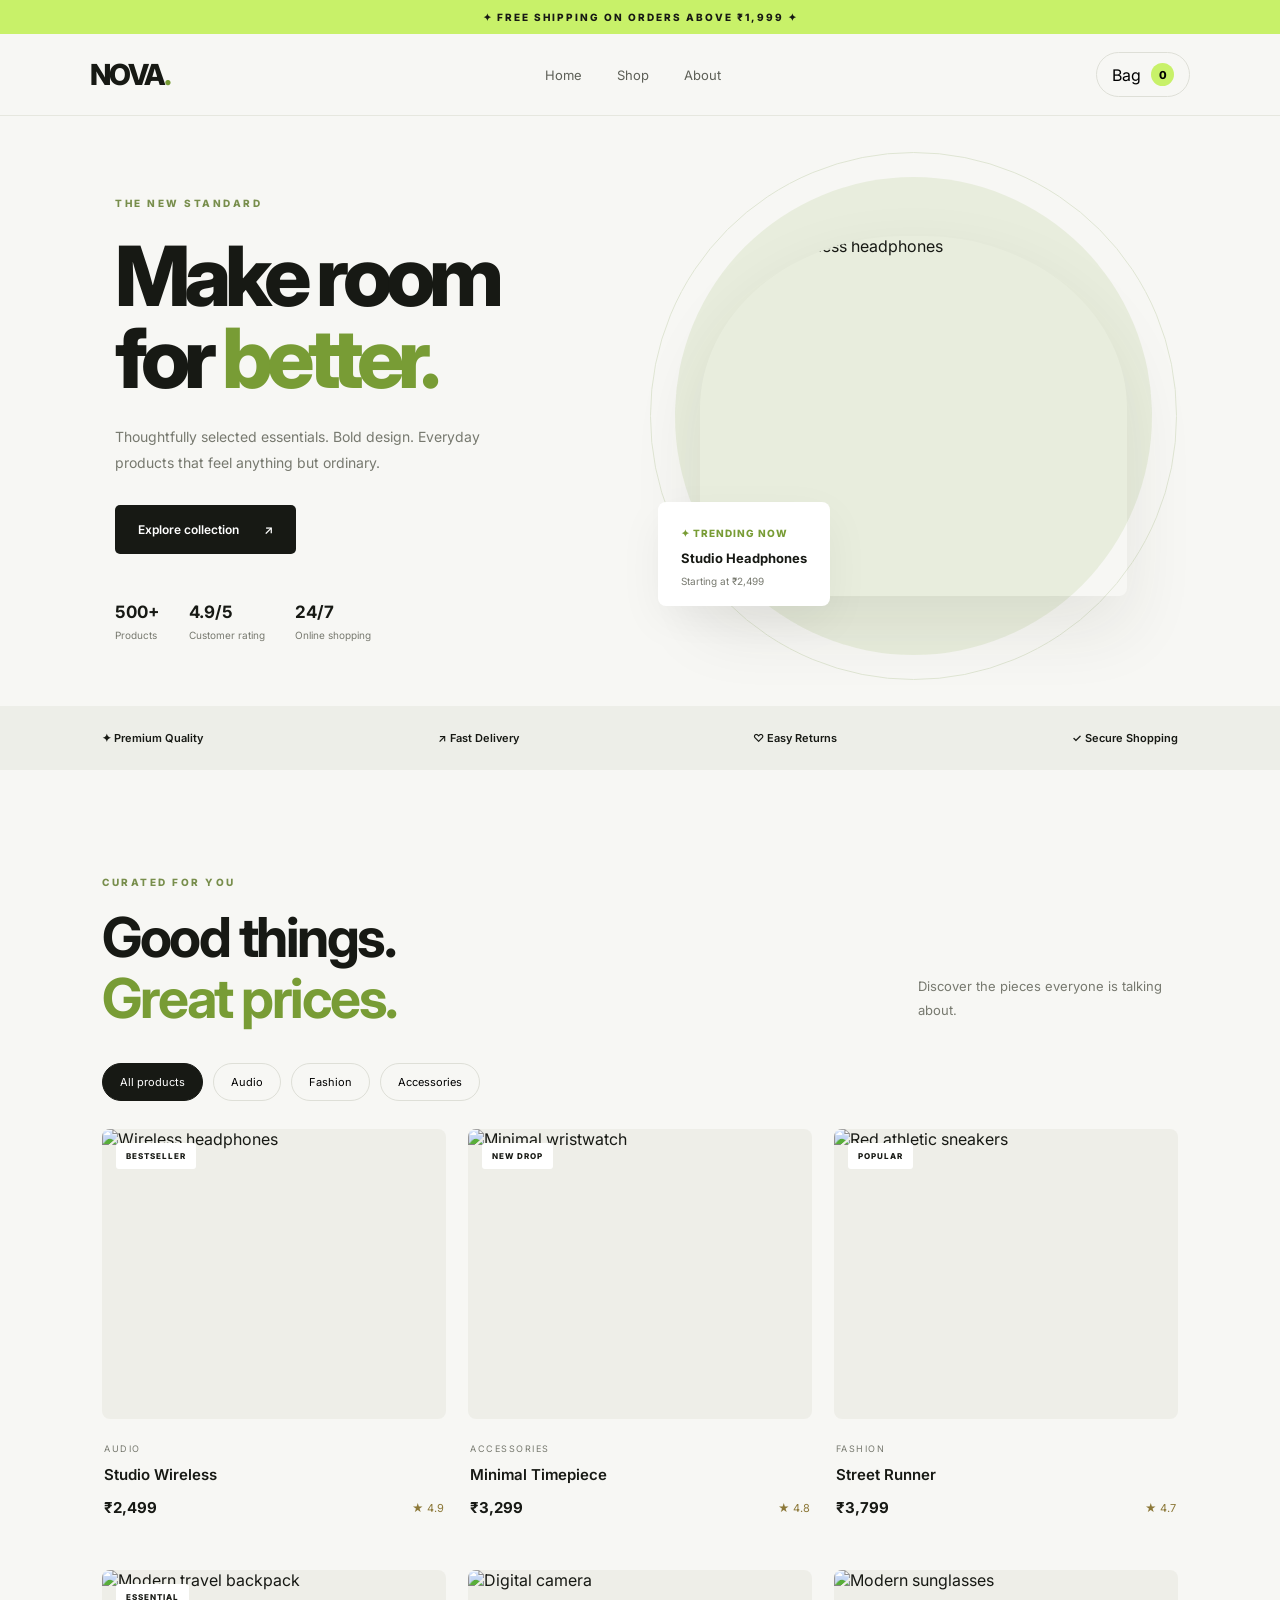
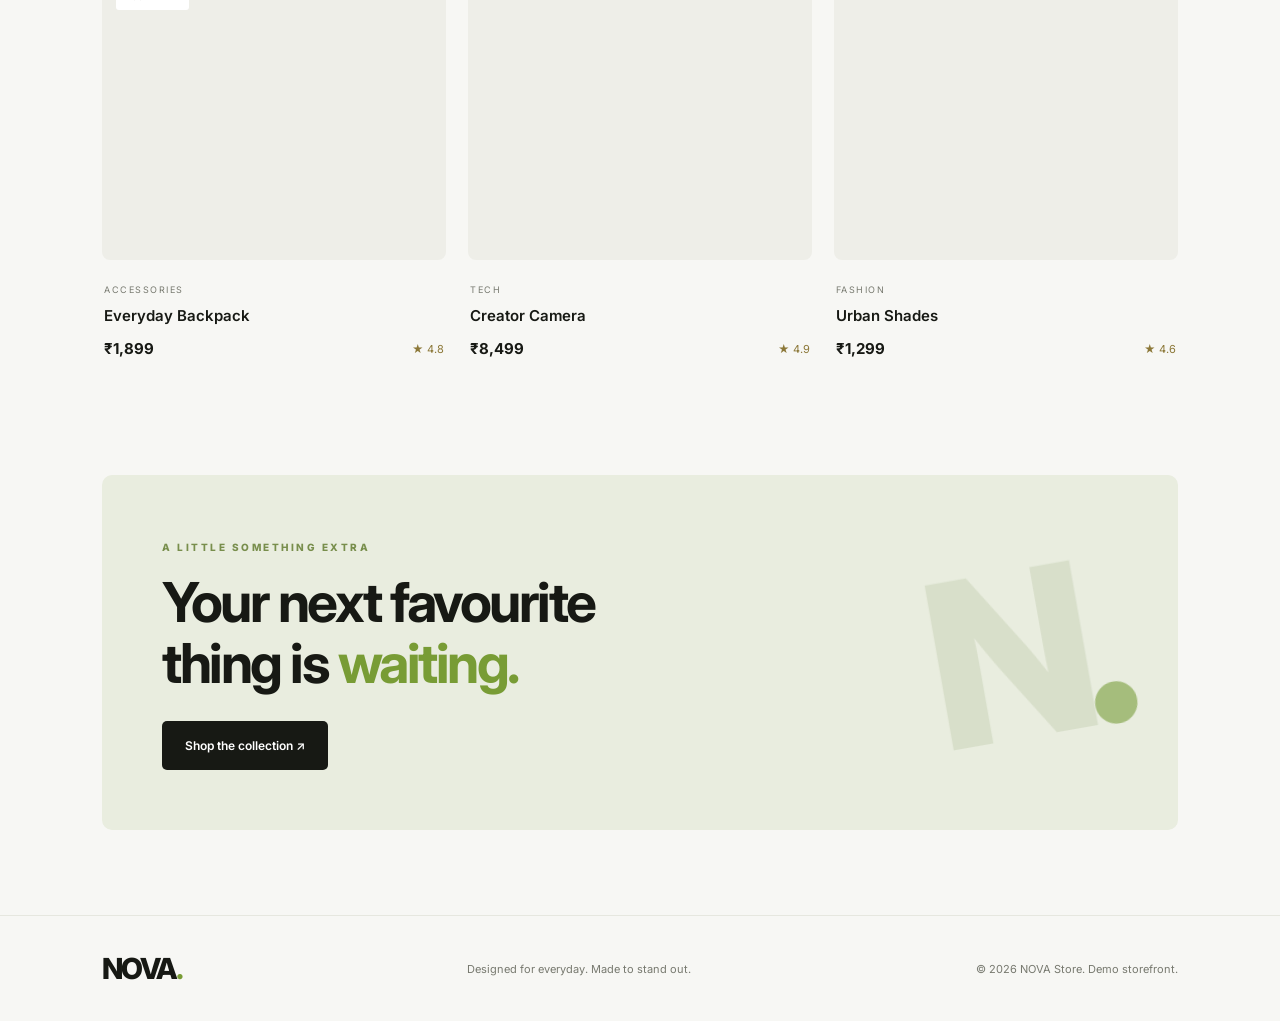
==== index.html @ 9699c47f "Initial commit" ====
<!DOCTYPE html>
<html lang="en">
<head>
  <meta charset="UTF-8">
  <meta name="viewport" content="width=device-width, initial-scale=1.0">
  <title>NOVA | Premium Store</title>
  <link rel="stylesheet" href="style.css">
  <link rel="preconnect" href="https://fonts.googleapis.com">
  <link href="https://fonts.googleapis.com/css2?family=Inter:wght@400;500;600;700;800&display=swap" rel="stylesheet">
</head>
<body>

  <div class="announcement">
    ✦ FREE SHIPPING ON ORDERS ABOVE ₹1,999 ✦
  </div>

  <header class="navbar">
    <a href="#home" class="logo">NOVA<span>.</span></a>

    <nav>
      <a href="#home">Home</a>
      <a href="#products">Shop</a>
      <a href="#about">About</a>
    </nav>

    <button class="cart-button" id="cartBtn">
      <span>Bag</span>
      <span class="cart-count" id="cartCount">0</span>
    </button>
  </header>

  <main>
    <section class="hero" id="home">
      <div class="hero-content">
        <span class="eyebrow">THE NEW STANDARD</span>
        <h1>Make room<br>for <span>better.</span></h1>
        <p>
          Thoughtfully selected essentials. Bold design.
          Everyday products that feel anything but ordinary.
        </p>
        <a href="#products" class="primary-btn">
          Explore collection <span>↗</span>
        </a>

        <div class="hero-stats">
          <div><strong>500+</strong><small>Products</small></div>
          <div><strong>4.9/5</strong><small>Customer rating</small></div>
          <div><strong>24/7</strong><small>Online shopping</small></div>
        </div>
      </div>

      <div class="hero-visual">
        <div class="hero-glow"></div>
        <img
          src="https://images.unsplash.com/photo-1505740420928-5e560c06d30d?auto=format&fit=crop&w=1000&q=85"
          alt="Premium wireless headphones"
          class="hero-image">
        <div class="floating-card">
          <span>✦ TRENDING NOW</span>
          <strong>Studio Headphones</strong>
          <p>Starting at ₹2,499</p>
        </div>
        <div class="hero-orbit"></div>
      </div>
    </section>

    <section class="benefits" id="about">
      <div>✦ Premium Quality</div>
      <div>↗ Fast Delivery</div>
      <div>♡ Easy Returns</div>
      <div>✓ Secure Shopping</div>
    </section>

    <section class="products-section" id="products">
      <div class="section-heading">
        <div>
          <span class="eyebrow">CURATED FOR YOU</span>
          <h2>Good things.<br><span>Great prices.</span></h2>
        </div>
        <p>Discover the pieces everyone is talking about.</p>
      </div>

      <div class="filter-bar">
        <button class="filter active" data-category="all">All products</button>
        <button class="filter" data-category="audio">Audio</button>
        <button class="filter" data-category="fashion">Fashion</button>
        <button class="filter" data-category="accessories">Accessories</button>
      </div>

      <div class="product-grid" id="productGrid">

        <article class="product-card" data-category="audio">
          <div class="product-image">
            <span class="product-tag">BESTSELLER</span>
            <button class="quick-add" data-id="1" aria-label="Add headphones to cart">+</button>
            <img src="https://images.unsplash.com/photo-1505740420928-5e560c06d30d?auto=format&fit=crop&w=700&q=80" alt="Wireless headphones" loading="lazy">
          </div>
          <div class="product-info">
            <span class="product-category">AUDIO</span>
            <h3>Studio Wireless</h3>
            <div class="product-bottom">
              <strong>₹2,499</strong><span>★ 4.9</span>
            </div>
          </div>
        </article>

        <article class="product-card" data-category="accessories">
          <div class="product-image">
            <span class="product-tag">NEW DROP</span>
            <button class="quick-add" data-id="2" aria-label="Add watch to cart">+</button>
            <img src="https://images.unsplash.com/photo-1523275335684-37898b6baf30?auto=format&fit=crop&w=700&q=80" alt="Minimal wristwatch" loading="lazy">
          </div>
          <div class="product-info">
            <span class="product-category">ACCESSORIES</span>
            <h3>Minimal Timepiece</h3>
            <div class="product-bottom">
              <strong>₹3,299</strong><span>★ 4.8</span>
            </div>
          </div>
        </article>

        <article class="product-card" data-category="fashion">
          <div class="product-image">
            <span class="product-tag">POPULAR</span>
            <button class="quick-add" data-id="3" aria-label="Add sneakers to cart">+</button>
            <img src="https://images.unsplash.com/photo-1542291026-7eec264c27ff?auto=format&fit=crop&w=700&q=80" alt="Red athletic sneakers" loading="lazy">
          </div>
          <div class="product-info">
            <span class="product-category">FASHION</span>
            <h3>Street Runner</h3>
            <div class="product-bottom">
              <strong>₹3,799</strong><span>★ 4.7</span>
            </div>
          </div>
        </article>

        <article class="product-card" data-category="accessories">
          <div class="product-image">
            <span class="product-tag">ESSENTIAL</span>
            <button class="quick-add" data-id="4" aria-label="Add backpack to cart">+</button>
            <img src="https://images.unsplash.com/photo-1553062407-98eeb64c6a62?auto=format&fit=crop&w=700&q=80" alt="Modern travel backpack" loading="lazy">
          </div>
          <div class="product-info">
            <span class="product-category">ACCESSORIES</span>
            <h3>Everyday Backpack</h3>
            <div class="product-bottom">
              <strong>₹1,899</strong><span>★ 4.8</span>
            </div>
          </div>
        </article>

        <article class="product-card" data-category="audio">
          <div class="product-image">
            <button class="quick-add" data-id="5" aria-label="Add camera to cart">+</button>
            <img src="https://images.unsplash.com/photo-1516035069371-29a1b244cc32?auto=format&fit=crop&w=700&q=80" alt="Digital camera" loading="lazy">
          </div>
          <div class="product-info">
            <span class="product-category">TECH</span>
            <h3>Creator Camera</h3>
            <div class="product-bottom">
              <strong>₹8,499</strong><span>★ 4.9</span>
            </div>
          </div>
        </article>

        <article class="product-card" data-category="fashion">
          <div class="product-image">
            <button class="quick-add" data-id="6" aria-label="Add sunglasses to cart">+</button>
            <img src="https://images.unsplash.com/photo-1511499767150-a48a237f0083?auto=format&fit=crop&w=700&q=80" alt="Modern sunglasses" loading="lazy">
          </div>
          <div class="product-info">
            <span class="product-category">FASHION</span>
            <h3>Urban Shades</h3>
            <div class="product-bottom">
              <strong>₹1,299</strong><span>★ 4.6</span>
            </div>
          </div>
        </article>

      </div>
    </section>

    <section class="promo">
      <div>
        <span class="eyebrow">A LITTLE SOMETHING EXTRA</span>
        <h2>Your next favourite<br>thing is <span>waiting.</span></h2>
        <a href="#products" class="primary-btn">Shop the collection ↗</a>
      </div>
      <div class="promo-symbol">N<span>.</span></div>
    </section>
  </main>

  <footer>
    <a href="#home" class="logo">NOVA<span>.</span></a>
    <p>Designed for everyday. Made to stand out.</p>
    <small>© 2026 NOVA Store. Demo storefront.</small>
  </footer>

  <div class="toast" id="toast" role="status" aria-live="polite"></div>

  <div class="cart-overlay" id="cartOverlay">
    <aside class="cart-panel">
      <div class="cart-heading">
        <h2>Your bag <span id="cartTitleCount">(0)</span></h2>
        <button id="closeCart" class="close-cart" aria-label="Close cart">×</button>
      </div>
      <div id="cartItems" class="cart-items"></div>
      <div class="cart-footer">
        <div class="cart-total"><span>Total</span><strong id="cartTotal">₹0</strong></div>
        <button class="checkout-btn" id="checkoutBtn">Continue to checkout ↗</button>
        <p>Shipping calculated at checkout.</p>
      </div>
    </aside>
  </div>

  <script src="script.js"></script>
</body>
</html>
---- style.css ----
:root {
  --bg: #f7f7f4;
  --dark: #171914;
  --muted: #77796f;
  --accent: #c8f169;
  --line: #e6e7df;
}

* {
  margin: 0;
  padding: 0;
  box-sizing: border-box;
}

html {
  scroll-behavior: smooth;
  scroll-padding-top: 90px;
}

body {
  font-family: "Inter", sans-serif;
  background: var(--bg);
  color: var(--dark);
  overflow-x: hidden;
}

button, a {
  font: inherit;
}

a {
  color: inherit;
  text-decoration: none;
}

button {
  cursor: pointer;
}

.announcement {
  background: var(--accent);
  text-align: center;
  padding: 11px;
  font-size: 10px;
  font-weight: 800;
  letter-spacing: 2px;
}

.navbar {
  height: 82px;
  padding: 0 7%;
  display: flex;
  align-items: center;
  justify-content: space-between;
  border-bottom: 1px solid var(--line);
  background: rgba(247, 247, 244, .94);
  position: sticky;
  top: 0;
  z-index: 20;
  backdrop-filter: blur(16px);
}

.logo {
  font-size: 29px;
  font-weight: 800;
  letter-spacing: -2px;
}

.logo span, .hero h1 span, .section-heading h2 span,
.promo h2 span {
  color: #789c35;
}

.navbar nav {
  display: flex;
  gap: 35px;
}

.navbar nav a {
  font-size: 13px;
  color: #5e6058;
  transition: color .25s;
}

.navbar nav a:hover {
  color: #789c35;
}

.cart-button {
  border: 1px solid #dedfd7;
  background: transparent;
  padding: 10px 15px;
  border-radius: 30px;
  display: flex;
  align-items: center;
  gap: 10px;
}

.cart-count {
  display: grid;
  place-items: center;
  background: var(--accent);
  width: 23px;
  height: 23px;
  border-radius: 50%;
  font-size: 11px;
  font-weight: 800;
}

.hero {
  min-height: 590px;
  padding: 65px 9% 55px;
  display: grid;
  grid-template-columns: 1fr 1fr;
  align-items: center;
  gap: 45px;
  overflow: hidden;
}

.hero-content {
  animation: slideUp .8s ease both;
}

.eyebrow {
  font-size: 10px;
  letter-spacing: 2.5px;
  font-weight: 800;
  color: #788e4c;
}

.hero h1 {
  font-size: clamp(48px, 6.5vw, 83px);
  line-height: .99;
  letter-spacing: -6px;
  margin: 24px 0;
  font-weight: 800;
}

.hero-content > p {
  max-width: 410px;
  color: var(--muted);
  line-height: 1.9;
  font-size: 14px;
}

.primary-btn {
  display: inline-flex;
  gap: 25px;
  align-items: center;
  background: var(--dark);
  color: white;
  padding: 17px 23px;
  border-radius: 5px;
  font-size: 12px;
  font-weight: 600;
  margin-top: 28px;
  transition: background .3s, transform .3s;
}

.primary-btn:hover {
  background: #526b2e;
  transform: translateY(-3px);
}

.hero-stats {
  display: flex;
  gap: 30px;
  margin-top: 48px;
}

.hero-stats div {
  display: flex;
  flex-direction: column;
  gap: 7px;
}

.hero-stats strong {
  font-size: 17px;
}

.hero-stats small {
  font-size: 10px;
  color: var(--muted);
}

.hero-visual {
  min-height: 430px;
  display: grid;
  place-items: center;
  position: relative;
  animation: fadeIn 1.1s ease both;
}

.hero-glow {
  position: absolute;
  width: 95%;
  aspect-ratio: 1;
  border-radius: 50%;
  background: #e8eddd;
  animation: pulse 5s ease-in-out infinite;
}

.hero-image {
  width: 85%;
  height: 360px;
  object-fit: cover;
  border-radius: 48% 48% 8px 8px;
  position: relative;
  z-index: 1;
  box-shadow: 0 30px 70px #30351d18;
  animation: float 5s ease-in-out infinite;
}

.floating-card {
  position: absolute;
  z-index: 3;
  bottom: 25px;
  left: -5px;
  background: white;
  padding: 19px 23px;
  border-radius: 8px;
  box-shadow: 0 15px 45px #0000000d;
  animation: float 4s ease-in-out infinite reverse;
}

.floating-card span, .floating-card p {
  font-size: 10px;
  color: var(--muted);
}

.floating-card span {
  color: #789c35;
  font-weight: 800;
  letter-spacing: 1px;
}

.floating-card strong {
  display: block;
  font-size: 13px;
  margin: 9px 0;
}

.hero-orbit {
  position: absolute;
  width: 105%;
  aspect-ratio: 1;
  border: 1px solid #dfe5d3;
  border-radius: 50%;
  animation: rotate 35s linear infinite;
}

.benefits {
  background: #edeee8;
  padding: 25px 8%;
  display: flex;
  justify-content: space-between;
  flex-wrap: wrap;
  gap: 20px;
  font-size: 11px;
  font-weight: 600;
}

.products-section {
  padding: 100px 8%;
}

.section-heading {
  display: flex;
  justify-content: space-between;
  align-items: end;
  gap: 30px;
}

.section-heading h2, .promo h2 {
  font-size: clamp(35px, 4.5vw, 55px);
  line-height: 1.1;
  letter-spacing: -2.5px;
  margin-top: 17px;
}

.section-heading > p {
  max-width: 260px;
  color: var(--muted);
  line-height: 1.8;
  font-size: 13px;
  padding-bottom: 6px;
}

.filter-bar {
  display: flex;
  gap: 10px;
  margin: 35px 0 28px;
  flex-wrap: wrap;
}

.filter {
  background: transparent;
  border: 1px solid #dedfd7;
  border-radius: 30px;
  padding: 11px 17px;
  font-size: 11px;
  transition: .25s;
}

.filter:hover, .filter.active {
  background: var(--dark);
  color: white;
  border-color: var(--dark);
}

.product-grid {
  display: grid;
  grid-template-columns: repeat(3, minmax(0, 1fr));
  gap: 36px 22px;
}

.product-card {
  min-width: 0;
  animation: slideUp .55s ease both;
}

.product-image {
  position: relative;
  background: #eeeee8;
  border-radius: 8px;
  height: 290px;
  overflow: hidden;
}

.product-image img {
  width: 100%;
  height: 100%;
  object-fit: cover;
  transition: transform .65s cubic-bezier(.2,.7,.2,1);
}

.product-card:hover .product-image img {
  transform: scale(1.09);
}

.product-tag {
  position: absolute;
  z-index: 2;
  top: 14px;
  left: 14px;
  background: white;
  padding: 8px 10px;
  font-size: 8px;
  font-weight: 800;
  letter-spacing: 1px;
  border-radius: 3px;
}

.quick-add {
  position: absolute;
  z-index: 3;
  right: 14px;
  bottom: 14px;
  width: 42px;
  height: 42px;
  border: 0;
  border-radius: 50%;
  background: white;
  font-size: 25px;
  opacity: 0;
  transform: translateY(10px);
  transition: .3s;
  box-shadow: 0 5px 20px #00000010;
}

.product-card:hover .quick-add,
.quick-add:focus-visible {
  opacity: 1;
  transform: translateY(0);
}

.quick-add:hover {
  background: var(--accent);
}

.product-info {
  padding: 17px 2px;
}

.product-category {
  font-size: 9px;
  color: var(--muted);
  letter-spacing: 1.5px;
}

.product-info h3 {
  font-size: 15px;
  margin: 9px 0 14px;
  font-weight: 600;
}

.product-bottom {
  display: flex;
  justify-content: space-between;
  align-items: center;
}

.product-bottom strong {
  font-size: 15px;
}

.product-bottom span {
  font-size: 11px;
  color: #8c7838;
}

.promo {
  margin: 0 8% 85px;
  padding: 60px;
  background: #e9eddf;
  border-radius: 10px;
  display: flex;
  justify-content: space-between;
  align-items: center;
  overflow: hidden;
}

.promo-symbol {
  font-size: clamp(100px, 20vw, 230px);
  font-weight: 800;
  letter-spacing: -18px;
  color: #d8dfca;
  line-height: 1;
  transform: rotate(-10deg);
}

.promo-symbol span {
  color: #a5bd7c;
}

footer {
  border-top: 1px solid var(--line);
  padding: 35px 8%;
  display: flex;
  justify-content: space-between;
  align-items: center;
  flex-wrap: wrap;
  gap: 20px;
}

footer p, footer small {
  font-size: 11px;
  color: var(--muted);
}

.toast {
  position: fixed;
  z-index: 60;
  bottom: 25px;
  left: 50%;
  transform: translate(-50%, 20px);
  padding: 14px 22px;
  background: var(--dark);
  color: white;
  border-radius: 5px;
  font-size: 12px;
  opacity: 0;
  pointer-events: none;
  transition: .3s;
}

.toast.show {
  opacity: 1;
  transform: translate(-50%, 0);
}

.cart-overlay {
  position: fixed;
  inset: 0;
  background: #0007;
  z-index: 50;
  opacity: 0;
  visibility: hidden;
  transition: .3s;
}

.cart-overlay.open {
  opacity: 1;
  visibility: visible;
}

.cart-panel {
  position: absolute;
  top: 0;
  right: 0;
  height: 100%;
  width: min(440px, 100%);
  background: var(--bg);
  padding: 28px;
  display: flex;
  flex-direction: column;
  transform: translateX(100%);
  transition: transform .35s ease;
}

.cart-overlay.open .cart-panel {
  transform: translateX(0);
}

.cart-heading {
  display: flex;
  justify-content: space-between;
  align-items: center;
  padding-bottom: 22px;
  border-bottom: 1px solid var(--line);
}

.cart-heading h2 {
  font-size: 22px;
}

.cart-heading h2 span {
  font-size: 13px;
  color: var(--muted);
}

.close-cart {
  border: 0;
  background: none;
  font-size: 30px;
}

.cart-items {
  flex: 1;
  overflow-y: auto;
  padding: 15px 0;
}

.cart-row {
  display: flex;
  gap: 14px;
  padding: 15px 0;
  border-bottom: 1px solid var(--line);
}

.cart-row img {
  width: 78px;
  height: 85px;
  object-fit: cover;
  border-radius: 5px;
}

.cart-row-info {
  flex: 1;
}

.cart-row-info h3 {
  font-size: 13px;
  margin: 5px 0 9px;
}

.cart-row-info strong {
  font-size: 13px;
}

.quantity {
  display: flex;
  gap: 13px;
  align-items: center;
  margin-top: 12px;
}

.quantity button {
  width: 25px;
  height: 25px;
  border: 1px solid var(--line);
  background: white;
  border-radius: 50%;
}

.remove-item {
  border: 0;
  background: none;
  color: #888;
  font-size: 11px;
  margin-top: 8px;
}

.empty-cart {
  text-align: center;
  color: var(--muted);
  font-size: 13px;
  margin-top: 40px;
}

.cart-footer {
  padding-top: 20px;
  border-top: 1px solid var(--line);
}

.cart-total {
  display: flex;
  justify-content: space-between;
  margin-bottom: 20px;
}

.checkout-btn {
  width: 100%;
  background: var(--dark);
  color: white;
  padding: 16px;
  border: 0;
  border-radius: 4px;
}

.checkout-btn:hover {
  background: #526b2e;
}

.checkout-btn:disabled {
  opacity: .45;
  cursor: not-allowed;
}

.cart-footer > p {
  text-align: center;
  color: var(--muted);
  font-size: 10px;
  margin-top: 12px;
}

@keyframes slideUp {
  from { opacity: 0; transform: translateY(25px); }
  to { opacity: 1; transform: translateY(0); }
}

@keyframes fadeIn {
  from { opacity: 0; }
  to { opacity: 1; }
}

@keyframes float {
  0%, 100% { transform: translateY(0); }
  50% { transform: translateY(-12px); }
}

@keyframes pulse {
  0%, 100% { transform: scale(1); }
  50% { transform: scale(1.06); }
}

@keyframes rotate {
  to { transform: rotate(360deg); }
}

@media (hover: none) {
  .quick-add {
    opacity: 1;
    transform: none;
  }
}

@media (max-width: 900px) {
  .hero {
    padding: 55px 6%;
    gap: 15px;
  }

  .hero h1 {
    letter-spacing: -3px;
  }

  .hero-stats {
    gap: 16px;
  }

  .hero-visual {
    min-height: 350px;
  }

  .hero-image {
    height: 290px;
  }

  .product-grid {
    grid-template-columns: repeat(2, minmax(0, 1fr));
  }

  .product-image {
    height: 280px;
  }

  .products-section {
    padding: 75px 6%;
  }
}

@media (max-width: 600px) {
  .announcement {
    font-size: 8px;
    letter-spacing: 1px;
  }

  .navbar {
    height: 68px;
    padding: 0 5%;
  }

  .logo {
    font-size: 25px;
  }

  .navbar nav {
    gap: 13px;
  }

  .navbar nav a {
    font-size: 11px;
  }

  .cart-button {
    padding: 7px 9px;
    gap: 6px;
    font-size: 11px;
  }

  .hero {
    grid-template-columns: 1fr;
    padding: 55px 7% 45px;
  }

  .hero h1 {
    font-size: 62px;
  }

  .hero-visual {
    min-height: 340px;
    margin-top: 10px;
  }

  .hero-image {
    height: 290px;
    width: 78%;
  }

  .floating-card {
    left: 0;
    bottom: 5px;
  }

  .benefits {
    padding: 22px 7%;
    display: grid;
    grid-template-columns: 1fr 1fr;
    font-size: 10px;
  }

  .products-section {
    padding: 65px 5%;
  }

  .section-heading {
    display: block;
  }

  .section-heading > p {
    margin-top: 15px;
  }

  .product-grid {
    gap: 25px 12px;
  }

  .product-image {
    height: 200px;
  }

  .product-info h3 {
    font-size: 12px;
  }

  .product-bottom strong {
    font-size: 13px;
  }

  .product-bottom span {
    font-size: 10px;
  }

  .product-tag {
    top: 8px;
    left: 8px;
    padding: 6px;
    font-size: 7px;
  }

  .quick-add {
    width: 34px;
    height: 34px;
    right: 8px;
    bottom: 8px;
  }

  .promo {
    margin: 0 5% 55px;
    padding: 35px 23px;
  }

  .promo-symbol {
    display: none;
  }

  footer {
    padding: 30px 6%;
    flex-direction: column;
    align-items: flex-start;
  }
}

@media (prefers-reduced-motion: reduce) {
  *, *::before, *::after {
    animation-duration: .01ms !important;
    animation-iteration-count: 1 !important;
    scroll-behavior: auto !important;
    transition-duration: .01ms !important;
  }
}
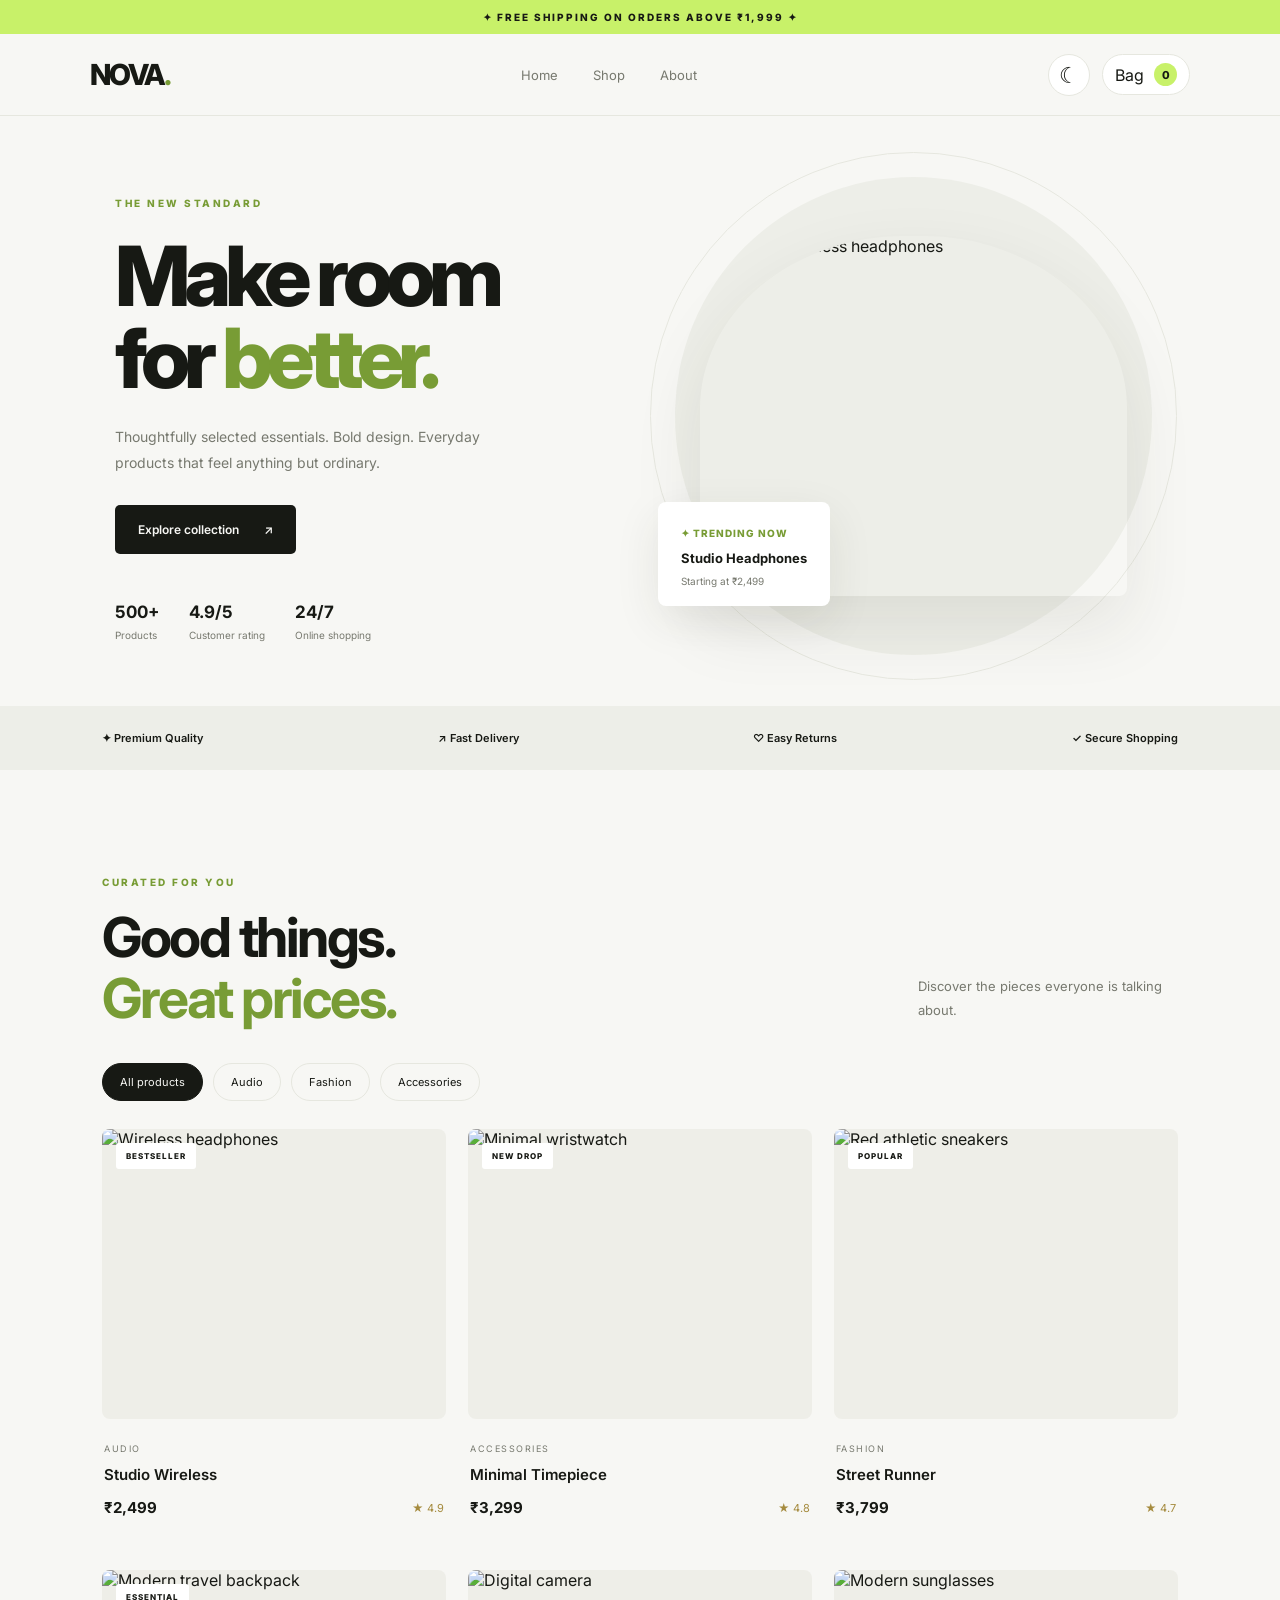
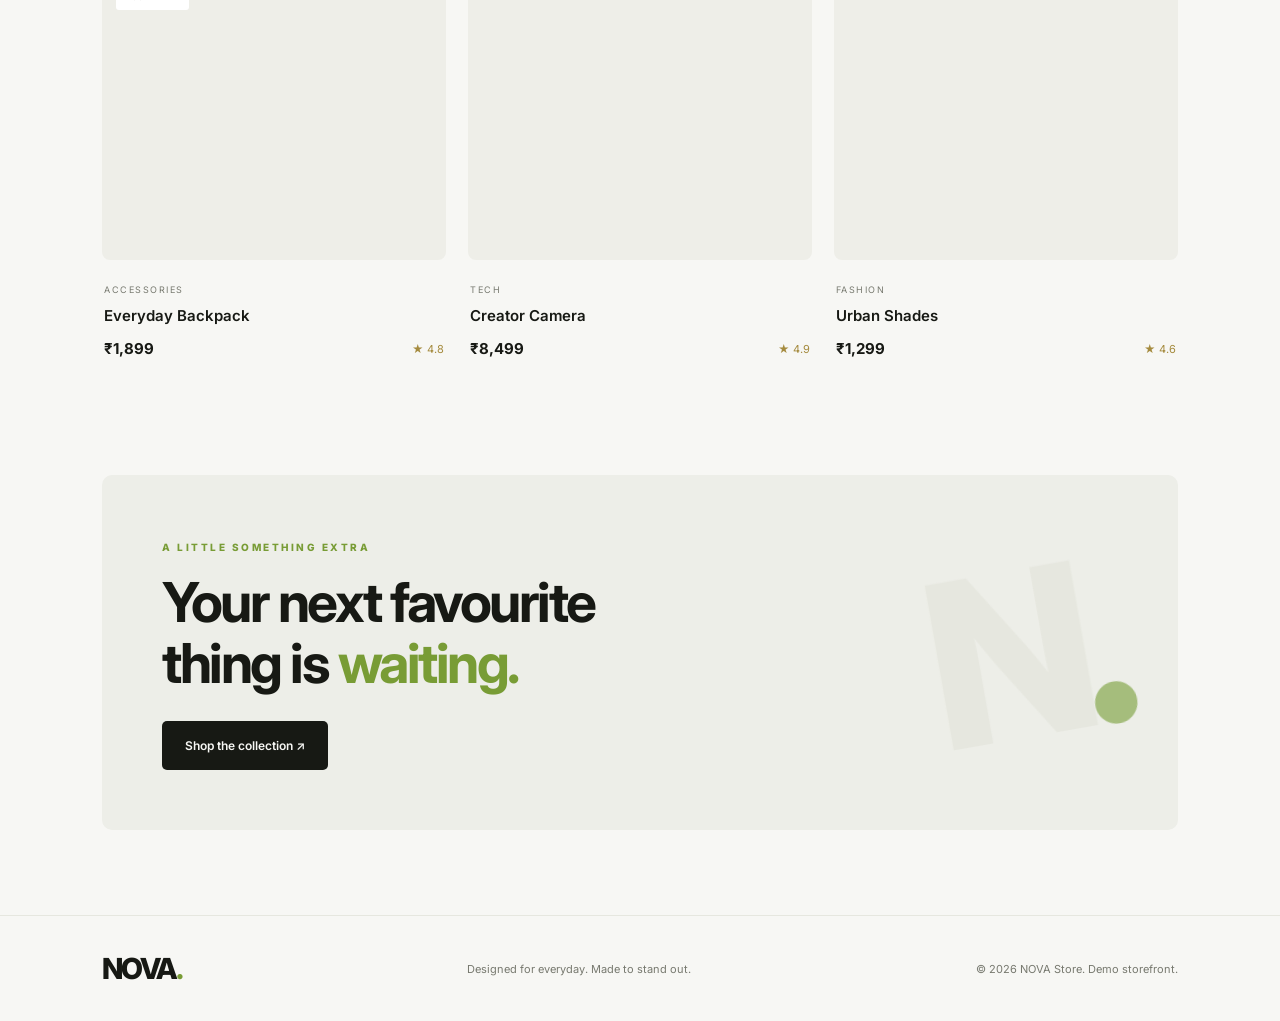
==== commit 68429bb5: "Added Dark mode" ====
--- a/index.html
+++ b/index.html
@@ -1,9 +1,12 @@
+
 <!DOCTYPE html>
 <html lang="en">
 <head>
   <meta charset="UTF-8">
   <meta name="viewport" content="width=device-width, initial-scale=1.0">
+  <meta name="theme-color" content="#f7f7f4">
   <title>NOVA | Premium Store</title>
+
   <link rel="stylesheet" href="style.css">
   <link rel="preconnect" href="https://fonts.googleapis.com">
   <link href="https://fonts.googleapis.com/css2?family=Inter:wght@400;500;600;700;800&display=swap" rel="stylesheet">
@@ -23,10 +26,18 @@
       <a href="#about">About</a>
     </nav>
 
-    <button class="cart-button" id="cartBtn">
-      <span>Bag</span>
-      <span class="cart-count" id="cartCount">0</span>
-    </button>
+    <div class="nav-actions">
+      <button class="theme-toggle" id="themeToggle"
+        aria-label="Switch to dark mode" aria-pressed="false"
+        title="Toggle dark mode">
+        <span id="themeIcon">☾</span>
+      </button>
+
+      <button class="cart-button" id="cartBtn">
+        <span>Bag</span>
+        <span class="cart-count" id="cartCount">0</span>
+      </button>
+    </div>
   </header>
 
   <main>
@@ -38,6 +49,7 @@
           Thoughtfully selected essentials. Bold design.
           Everyday products that feel anything but ordinary.
         </p>
+
         <a href="#products" class="primary-btn">
           Explore collection <span>↗</span>
         </a>
@@ -55,11 +67,13 @@
           src="https://images.unsplash.com/photo-1505740420928-5e560c06d30d?auto=format&fit=crop&w=1000&q=85"
           alt="Premium wireless headphones"
           class="hero-image">
+
         <div class="floating-card">
           <span>✦ TRENDING NOW</span>
           <strong>Studio Headphones</strong>
           <p>Starting at ₹2,499</p>
         </div>
+
         <div class="hero-orbit"></div>
       </div>
     </section>
@@ -98,9 +112,7 @@
           <div class="product-info">
             <span class="product-category">AUDIO</span>
             <h3>Studio Wireless</h3>
-            <div class="product-bottom">
-              <strong>₹2,499</strong><span>★ 4.9</span>
-            </div>
+            <div class="product-bottom"><strong>₹2,499</strong><span>★ 4.9</span></div>
           </div>
         </article>
 
@@ -113,9 +125,7 @@
           <div class="product-info">
             <span class="product-category">ACCESSORIES</span>
             <h3>Minimal Timepiece</h3>
-            <div class="product-bottom">
-              <strong>₹3,299</strong><span>★ 4.8</span>
-            </div>
+            <div class="product-bottom"><strong>₹3,299</strong><span>★ 4.8</span></div>
           </div>
         </article>
 
@@ -128,9 +138,7 @@
           <div class="product-info">
             <span class="product-category">FASHION</span>
             <h3>Street Runner</h3>
-            <div class="product-bottom">
-              <strong>₹3,799</strong><span>★ 4.7</span>
-            </div>
+            <div class="product-bottom"><strong>₹3,799</strong><span>★ 4.7</span></div>
           </div>
         </article>
 
@@ -143,9 +151,7 @@
           <div class="product-info">
             <span class="product-category">ACCESSORIES</span>
             <h3>Everyday Backpack</h3>
-            <div class="product-bottom">
-              <strong>₹1,899</strong><span>★ 4.8</span>
-            </div>
+            <div class="product-bottom"><strong>₹1,899</strong><span>★ 4.8</span></div>
           </div>
         </article>
 
@@ -157,9 +163,7 @@
           <div class="product-info">
             <span class="product-category">TECH</span>
             <h3>Creator Camera</h3>
-            <div class="product-bottom">
-              <strong>₹8,499</strong><span>★ 4.9</span>
-            </div>
+            <div class="product-bottom"><strong>₹8,499</strong><span>★ 4.9</span></div>
           </div>
         </article>
 
@@ -171,9 +175,7 @@
           <div class="product-info">
             <span class="product-category">FASHION</span>
             <h3>Urban Shades</h3>
-            <div class="product-bottom">
-              <strong>₹1,299</strong><span>★ 4.6</span>
-            </div>
+            <div class="product-bottom"><strong>₹1,299</strong><span>★ 4.6</span></div>
           </div>
         </article>
 
@@ -199,7 +201,7 @@
   <div class="toast" id="toast" role="status" aria-live="polite"></div>
 
   <div class="cart-overlay" id="cartOverlay">
-    <aside class="cart-panel">
+    <aside class="cart-panel" role="dialog" aria-modal="true" aria-label="Shopping cart">
       <div class="cart-heading">
         <h2>Your bag <span id="cartTitleCount">(0)</span></h2>
         <button id="closeCart" class="close-cart" aria-label="Close cart">×</button>
@@ -207,7 +209,7 @@
       <div id="cartItems" class="cart-items"></div>
       <div class="cart-footer">
         <div class="cart-total"><span>Total</span><strong id="cartTotal">₹0</strong></div>
-        <button class="checkout-btn" id="checkoutBtn">Continue to checkout ↗</button>
+        <button class="checkout-btn" id="checkoutBtn" disabled>Continue to checkout ↗</button>
         <p>Shipping calculated at checkout.</p>
       </div>
     </aside>
--- a/style.css
+++ b/style.css
@@ -1,9 +1,14 @@
+
 :root {
   --bg: #f7f7f4;
   --dark: #171914;
   --muted: #77796f;
   --accent: #c8f169;
   --line: #e6e7df;
+  --surface: #ffffff;
+  --soft: #edeee8;
+  --image-bg: #eeeee8;
+  --shadow: #30351d18;
 }
 
 * {
@@ -22,10 +27,15 @@
   background: var(--bg);
   color: var(--dark);
   overflow-x: hidden;
+  transition: background .35s, color .35s;
 }
 
 button, a {
   font: inherit;
+}
+
+button {
+  cursor: pointer;
 }
 
 a {
@@ -33,12 +43,13 @@
   text-decoration: none;
 }
 
-button {
-  cursor: pointer;
+[hidden] {
+  display: none !important;
 }
 
 .announcement {
   background: var(--accent);
+  color: #171914;
   text-align: center;
   padding: 11px;
   font-size: 10px;
@@ -47,17 +58,18 @@
 }
 
 .navbar {
-  height: 82px;
+  min-height: 82px;
   padding: 0 7%;
   display: flex;
   align-items: center;
   justify-content: space-between;
+  gap: 20px;
   border-bottom: 1px solid var(--line);
-  background: rgba(247, 247, 244, .94);
+  background: var(--bg);
   position: sticky;
   top: 0;
   z-index: 20;
-  backdrop-filter: blur(16px);
+  transition: background .35s, border-color .35s;
 }
 
 .logo {
@@ -66,7 +78,9 @@
   letter-spacing: -2px;
 }
 
-.logo span, .hero h1 span, .section-heading h2 span,
+.logo span,
+.hero h1 span,
+.section-heading h2 span,
 .promo h2 span {
   color: #789c35;
 }
@@ -78,7 +92,7 @@
 
 .navbar nav a {
   font-size: 13px;
-  color: #5e6058;
+  color: var(--muted);
   transition: color .25s;
 }
 
@@ -86,20 +100,49 @@
   color: #789c35;
 }
 
+.nav-actions {
+  display: flex;
+  align-items: center;
+  gap: 12px;
+}
+
+.theme-toggle {
+  width: 42px;
+  height: 42px;
+  flex-shrink: 0;
+  border: 1px solid var(--line);
+  border-radius: 50%;
+  background: var(--surface);
+  color: var(--dark);
+  font-size: 22px;
+  display: grid;
+  place-items: center;
+  transition: transform .3s, background .3s, color .3s;
+}
+
+.theme-toggle:hover {
+  transform: rotate(20deg) scale(1.08);
+  background: var(--accent);
+  color: #171914;
+}
+
 .cart-button {
-  border: 1px solid #dedfd7;
-  background: transparent;
-  padding: 10px 15px;
+  border: 1px solid var(--line);
+  background: var(--surface);
+  color: var(--dark);
+  padding: 8px 12px;
   border-radius: 30px;
   display: flex;
   align-items: center;
   gap: 10px;
+  transition: background .3s;
 }
 
 .cart-count {
   display: grid;
   place-items: center;
   background: var(--accent);
+  color: #171914;
   width: 23px;
   height: 23px;
   border-radius: 50%;
@@ -125,7 +168,7 @@
   font-size: 10px;
   letter-spacing: 2.5px;
   font-weight: 800;
-  color: #788e4c;
+  color: #789c35;
 }
 
 .hero h1 {
@@ -148,17 +191,18 @@
   gap: 25px;
   align-items: center;
   background: var(--dark);
-  color: white;
+  color: var(--bg);
   padding: 17px 23px;
   border-radius: 5px;
   font-size: 12px;
   font-weight: 600;
   margin-top: 28px;
-  transition: background .3s, transform .3s;
+  transition: background .3s, color .3s, transform .3s;
 }
 
 .primary-btn:hover {
-  background: #526b2e;
+  background: #789c35;
+  color: #fff;
   transform: translateY(-3px);
 }
 
@@ -196,7 +240,7 @@
   width: 95%;
   aspect-ratio: 1;
   border-radius: 50%;
-  background: #e8eddd;
+  background: var(--soft);
   animation: pulse 5s ease-in-out infinite;
 }
 
@@ -207,7 +251,7 @@
   border-radius: 48% 48% 8px 8px;
   position: relative;
   z-index: 1;
-  box-shadow: 0 30px 70px #30351d18;
+  box-shadow: 0 30px 70px var(--shadow);
   animation: float 5s ease-in-out infinite;
 }
 
@@ -216,14 +260,16 @@
   z-index: 3;
   bottom: 25px;
   left: -5px;
-  background: white;
+  background: var(--surface);
+  color: var(--dark);
   padding: 19px 23px;
   border-radius: 8px;
-  box-shadow: 0 15px 45px #0000000d;
+  box-shadow: 0 15px 45px var(--shadow);
   animation: float 4s ease-in-out infinite reverse;
 }
 
-.floating-card span, .floating-card p {
+.floating-card span,
+.floating-card p {
   font-size: 10px;
   color: var(--muted);
 }
@@ -244,13 +290,13 @@
   position: absolute;
   width: 105%;
   aspect-ratio: 1;
-  border: 1px solid #dfe5d3;
+  border: 1px solid var(--line);
   border-radius: 50%;
   animation: rotate 35s linear infinite;
 }
 
 .benefits {
-  background: #edeee8;
+  background: var(--soft);
   padding: 25px 8%;
   display: flex;
   justify-content: space-between;
@@ -271,7 +317,8 @@
   gap: 30px;
 }
 
-.section-heading h2, .promo h2 {
+.section-heading h2,
+.promo h2 {
   font-size: clamp(35px, 4.5vw, 55px);
   line-height: 1.1;
   letter-spacing: -2.5px;
@@ -295,16 +342,18 @@
 
 .filter {
   background: transparent;
-  border: 1px solid #dedfd7;
+  color: var(--dark);
+  border: 1px solid var(--line);
   border-radius: 30px;
   padding: 11px 17px;
   font-size: 11px;
   transition: .25s;
 }
 
-.filter:hover, .filter.active {
+.filter:hover,
+.filter.active {
   background: var(--dark);
-  color: white;
+  color: var(--bg);
   border-color: var(--dark);
 }
 
@@ -321,7 +370,7 @@
 
 .product-image {
   position: relative;
-  background: #eeeee8;
+  background: var(--image-bg);
   border-radius: 8px;
   height: 290px;
   overflow: hidden;
@@ -343,7 +392,8 @@
   z-index: 2;
   top: 14px;
   left: 14px;
-  background: white;
+  background: var(--surface);
+  color: var(--dark);
   padding: 8px 10px;
   font-size: 8px;
   font-weight: 800;
@@ -360,7 +410,8 @@
   height: 42px;
   border: 0;
   border-radius: 50%;
-  background: white;
+  background: var(--surface);
+  color: var(--dark);
   font-size: 25px;
   opacity: 0;
   transform: translateY(10px);
@@ -376,6 +427,7 @@
 
 .quick-add:hover {
   background: var(--accent);
+  color: #171914;
 }
 
 .product-info {
@@ -406,13 +458,13 @@
 
 .product-bottom span {
   font-size: 11px;
-  color: #8c7838;
+  color: #a58b3e;
 }
 
 .promo {
   margin: 0 8% 85px;
   padding: 60px;
-  background: #e9eddf;
+  background: var(--soft);
   border-radius: 10px;
   display: flex;
   justify-content: space-between;
@@ -424,7 +476,7 @@
   font-size: clamp(100px, 20vw, 230px);
   font-weight: 800;
   letter-spacing: -18px;
-  color: #d8dfca;
+  color: var(--line);
   line-height: 1;
   transform: rotate(-10deg);
 }
@@ -443,7 +495,8 @@
   gap: 20px;
 }
 
-footer p, footer small {
+footer p,
+footer small {
   font-size: 11px;
   color: var(--muted);
 }
@@ -456,12 +509,14 @@
   transform: translate(-50%, 20px);
   padding: 14px 22px;
   background: var(--dark);
-  color: white;
+  color: var(--bg);
   border-radius: 5px;
   font-size: 12px;
   opacity: 0;
   pointer-events: none;
   transition: .3s;
+  max-width: 90%;
+  text-align: center;
 }
 
 .toast.show {
@@ -469,6 +524,7 @@
   transform: translate(-50%, 0);
 }
 
+/* Shopping cart drawer */
 .cart-overlay {
   position: fixed;
   inset: 0;
@@ -476,7 +532,7 @@
   z-index: 50;
   opacity: 0;
   visibility: hidden;
-  transition: .3s;
+  transition: opacity .3s, visibility .3s;
 }
 
 .cart-overlay.open {
@@ -491,11 +547,12 @@
   height: 100%;
   width: min(440px, 100%);
   background: var(--bg);
+  color: var(--dark);
   padding: 28px;
   display: flex;
   flex-direction: column;
   transform: translateX(100%);
-  transition: transform .35s ease;
+  transition: transform .35s ease, background .35s, color .35s;
 }
 
 .cart-overlay.open .cart-panel {
@@ -522,6 +579,7 @@
 .close-cart {
   border: 0;
   background: none;
+  color: var(--dark);
   font-size: 30px;
 }
 
@@ -569,14 +627,15 @@
   width: 25px;
   height: 25px;
   border: 1px solid var(--line);
-  background: white;
+  background: var(--surface);
+  color: var(--dark);
   border-radius: 50%;
 }
 
 .remove-item {
   border: 0;
   background: none;
-  color: #888;
+  color: var(--muted);
   font-size: 11px;
   margin-top: 8px;
 }
@@ -602,14 +661,16 @@
 .checkout-btn {
   width: 100%;
   background: var(--dark);
-  color: white;
+  color: var(--bg);
   padding: 16px;
   border: 0;
   border-radius: 4px;
-}
-
-.checkout-btn:hover {
-  background: #526b2e;
+  transition: background .3s, color .3s;
+}
+
+.checkout-btn:hover:not(:disabled) {
+  background: #789c35;
+  color: white;
 }
 
 .checkout-btn:disabled {
@@ -624,6 +685,68 @@
   margin-top: 12px;
 }
 
+/* Dark mode */
+body.dark-mode {
+  --bg: #141612;
+  --dark: #f2f3ed;
+  --muted: #a2a59a;
+  --accent: #c8f169;
+  --line: #303329;
+  --surface: #22251e;
+  --soft: #20231c;
+  --image-bg: #24271f;
+  --shadow: #00000040;
+}
+
+body.dark-mode .navbar {
+  background: #141612f2;
+}
+
+body.dark-mode .navbar nav a {
+  color: #c2c5ba;
+}
+
+body.dark-mode .navbar nav a:hover {
+  color: var(--accent);
+}
+
+body.dark-mode .hero-glow {
+  background: #242a1e;
+}
+
+body.dark-mode .hero-orbit {
+  border-color: #343a2a;
+}
+
+body.dark-mode .filter.active {
+  background: var(--accent);
+  color: #171914;
+  border-color: var(--accent);
+}
+
+body.dark-mode .floating-card span {
+  color: var(--accent);
+}
+
+body.dark-mode .promo-symbol {
+  color: #333c29;
+}
+
+body.dark-mode .checkout-btn {
+  background: var(--accent);
+  color: #171914;
+}
+
+body.dark-mode .checkout-btn:hover:not(:disabled) {
+  background: #b4df5b;
+}
+
+body.dark-mode .toast {
+  background: #e9eddf;
+  color: #171914;
+}
+
+/* Animations */
 @keyframes slideUp {
   from { opacity: 0; transform: translateY(25px); }
   to { opacity: 1; transform: translateY(0); }
@@ -648,6 +771,7 @@
   to { transform: rotate(360deg); }
 }
 
+/* Responsive design */
 @media (hover: none) {
   .quick-add {
     opacity: 1;
@@ -697,8 +821,9 @@
   }
 
   .navbar {
-    height: 68px;
-    padding: 0 5%;
+    min-height: 68px;
+    padding: 0 4%;
+    gap: 8px;
   }
 
   .logo {
@@ -706,17 +831,32 @@
   }
 
   .navbar nav {
-    gap: 13px;
+    gap: 12px;
   }
 
   .navbar nav a {
     font-size: 11px;
   }
 
+  .nav-actions {
+    gap: 7px;
+  }
+
+  .theme-toggle {
+    width: 34px;
+    height: 34px;
+    font-size: 19px;
+  }
+
   .cart-button {
-    padding: 7px 9px;
+    padding: 6px 8px;
     gap: 6px;
     font-size: 11px;
+  }
+
+  .cart-count {
+    width: 20px;
+    height: 20px;
   }
 
   .hero {
@@ -726,6 +866,7 @@
 
   .hero h1 {
     font-size: 62px;
+    letter-spacing: -4px;
   }
 
   .hero-visual {
@@ -813,7 +954,9 @@
 }
 
 @media (prefers-reduced-motion: reduce) {
-  *, *::before, *::after {
+  *,
+  *::before,
+  *::after {
     animation-duration: .01ms !important;
     animation-iteration-count: 1 !important;
     scroll-behavior: auto !important;
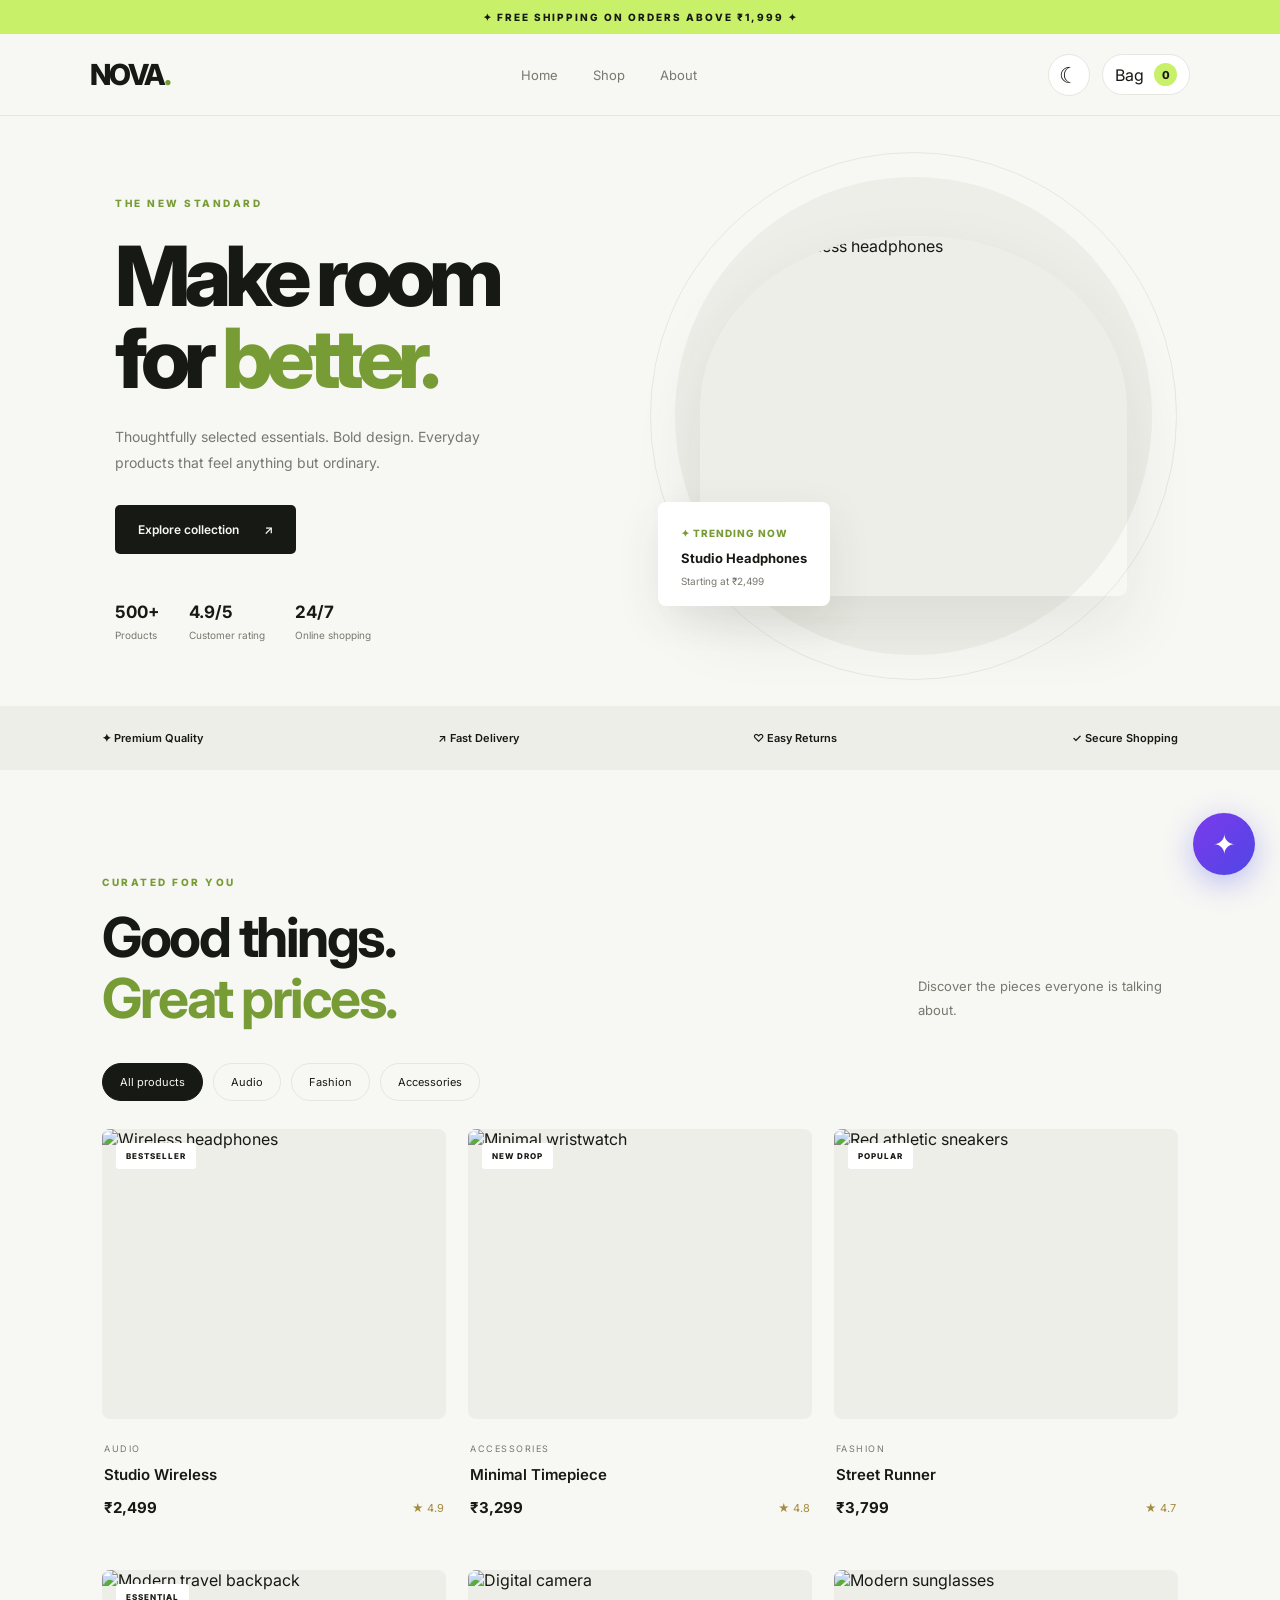
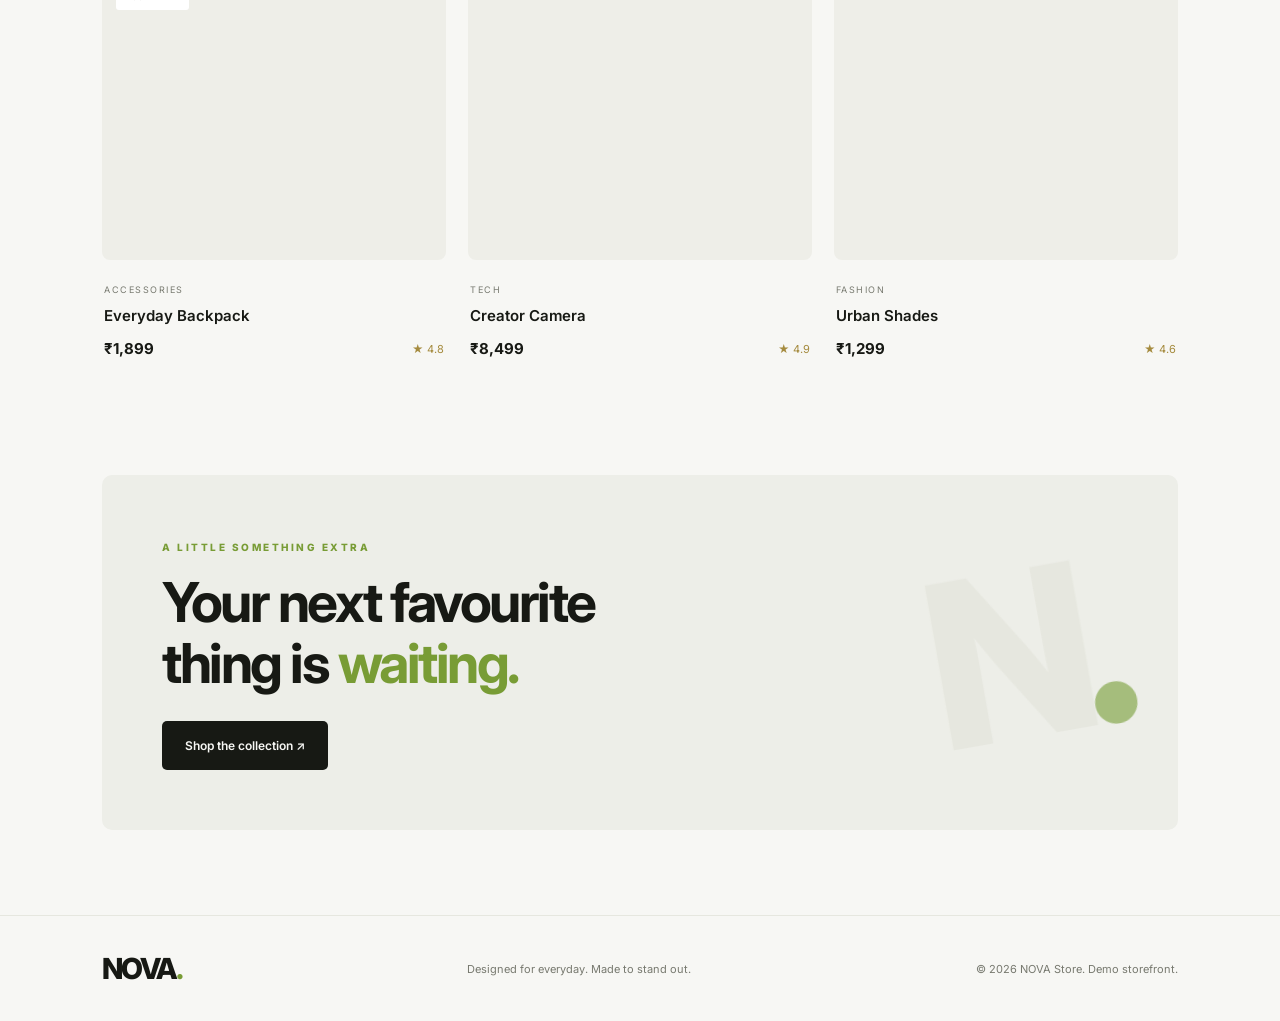
==== commit a0b17f99: "AI Chatbot" ====
--- a/index.html
+++ b/index.html
@@ -216,6 +216,7 @@
   </div>
 
   <script src="script.js"></script>
+  <script src="chatbot.js"></script>
 </body>
 </html>
 
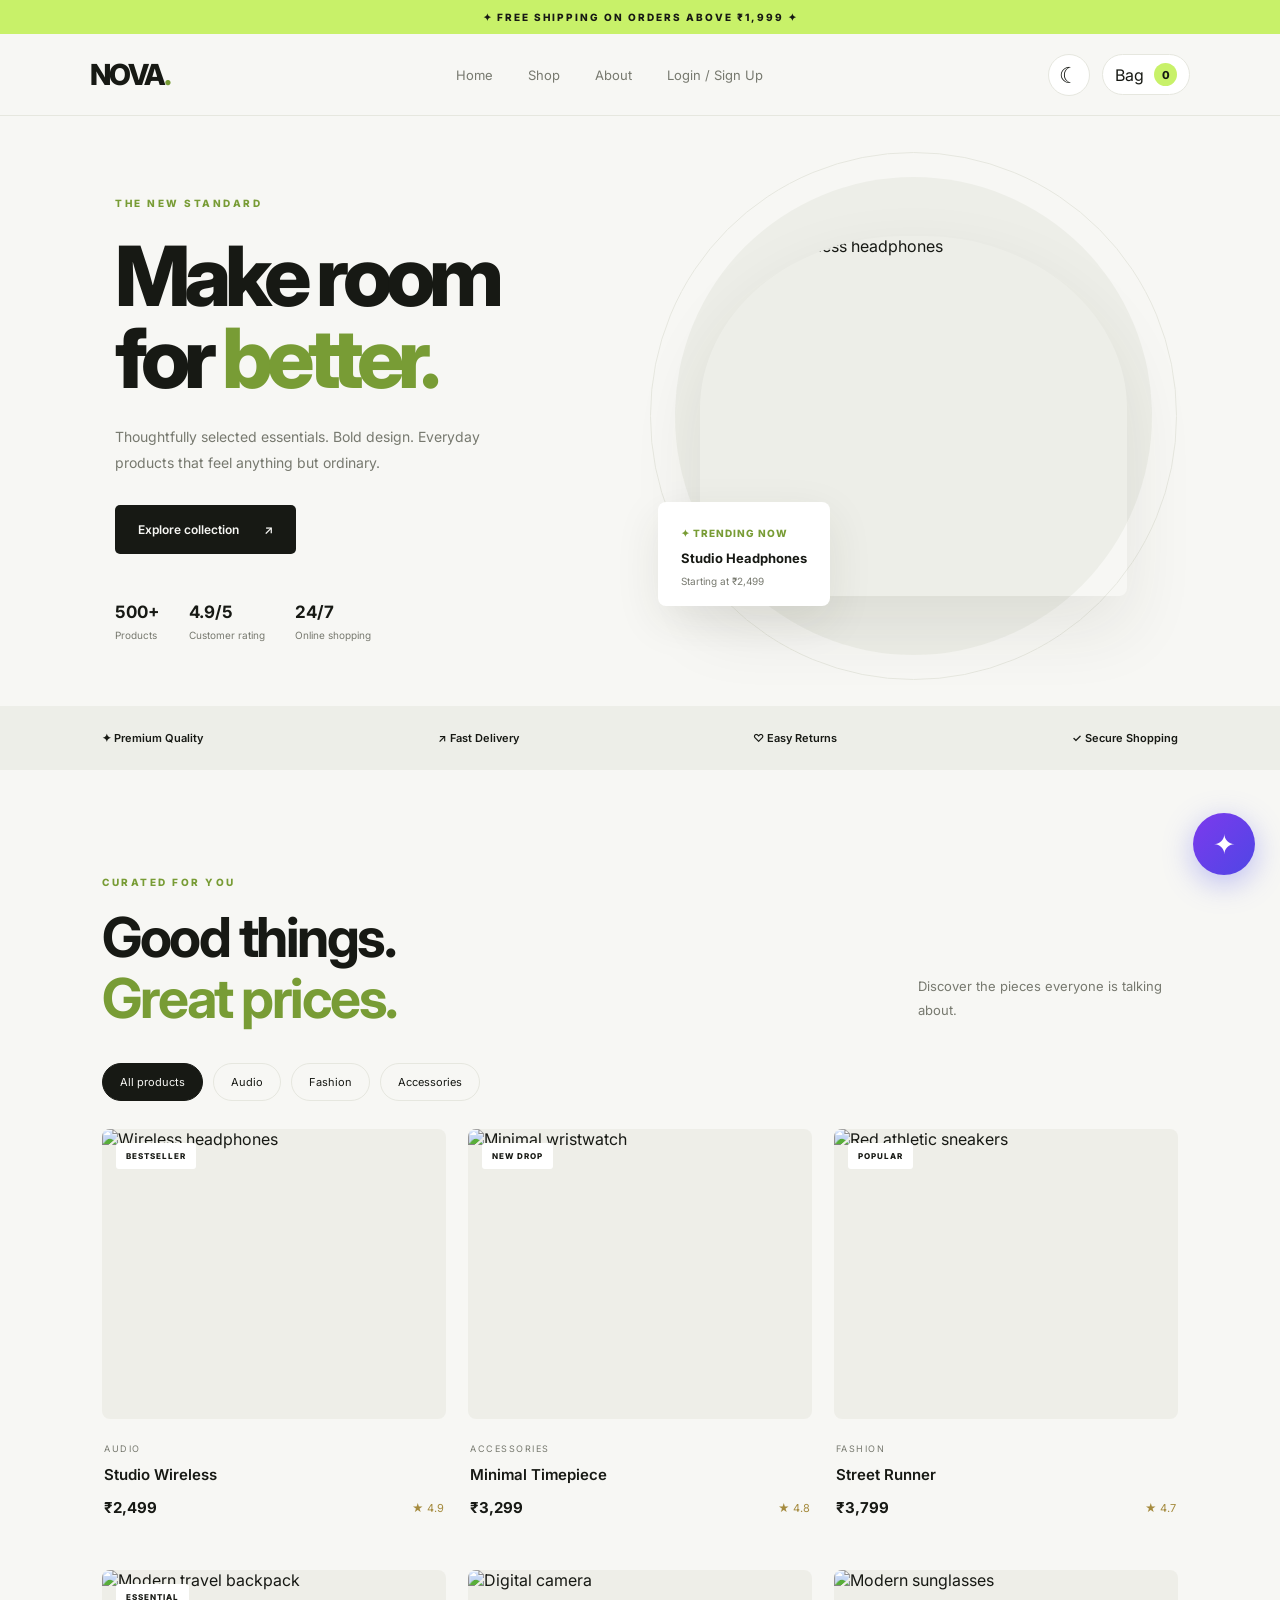
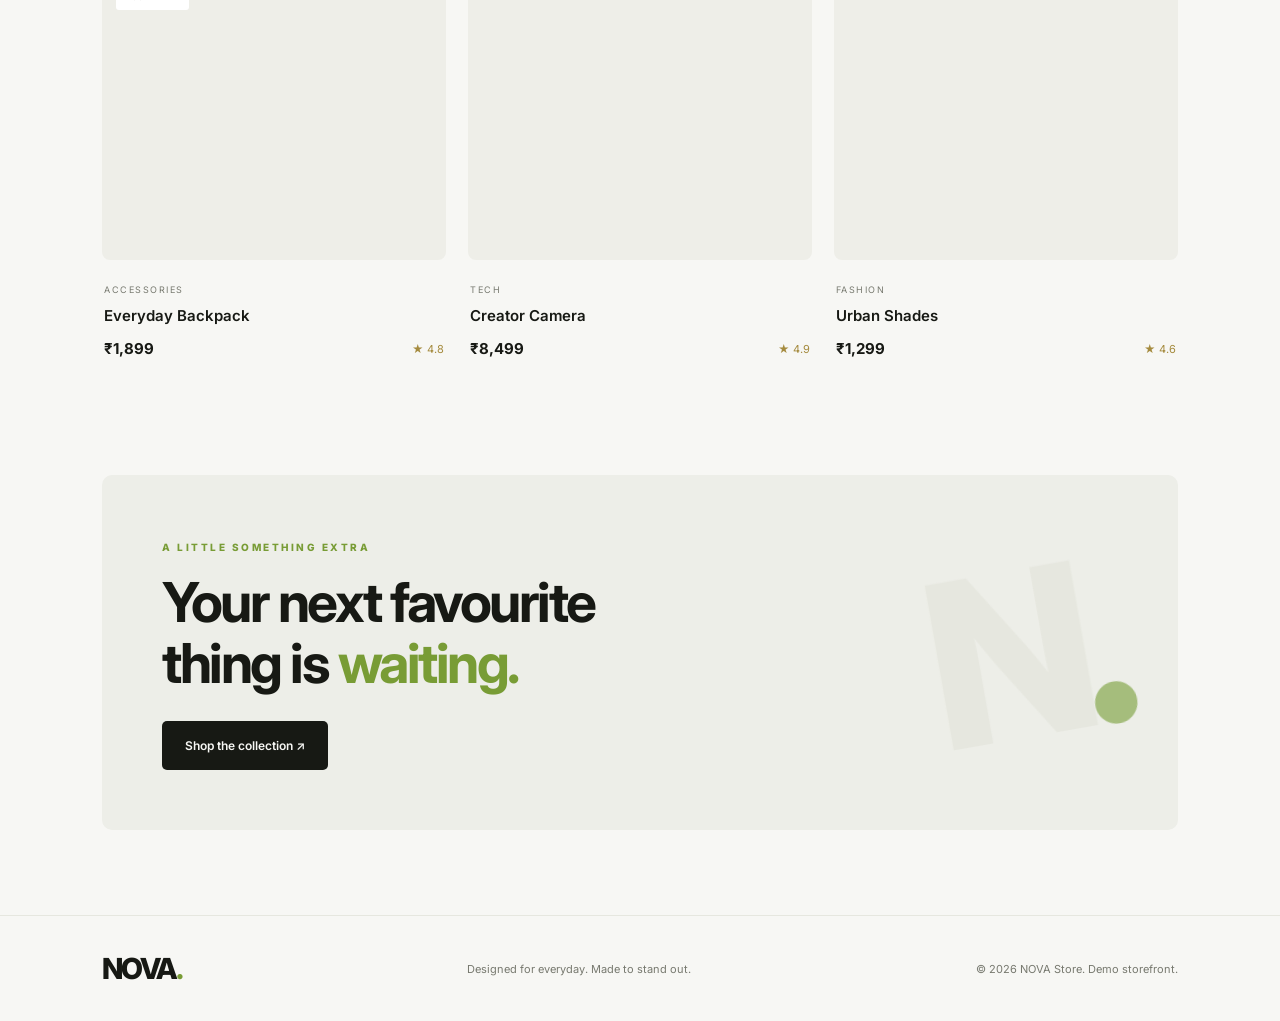
==== commit f6fc1354: "login page added" ====
--- a/index.html
+++ b/index.html
@@ -24,6 +24,7 @@
       <a href="#home">Home</a>
       <a href="#products">Shop</a>
       <a href="#about">About</a>
+      <a href="auth.html" class="login-link">Login / Sign Up</a>
     </nav>
 
     <div class="nav-actions">
